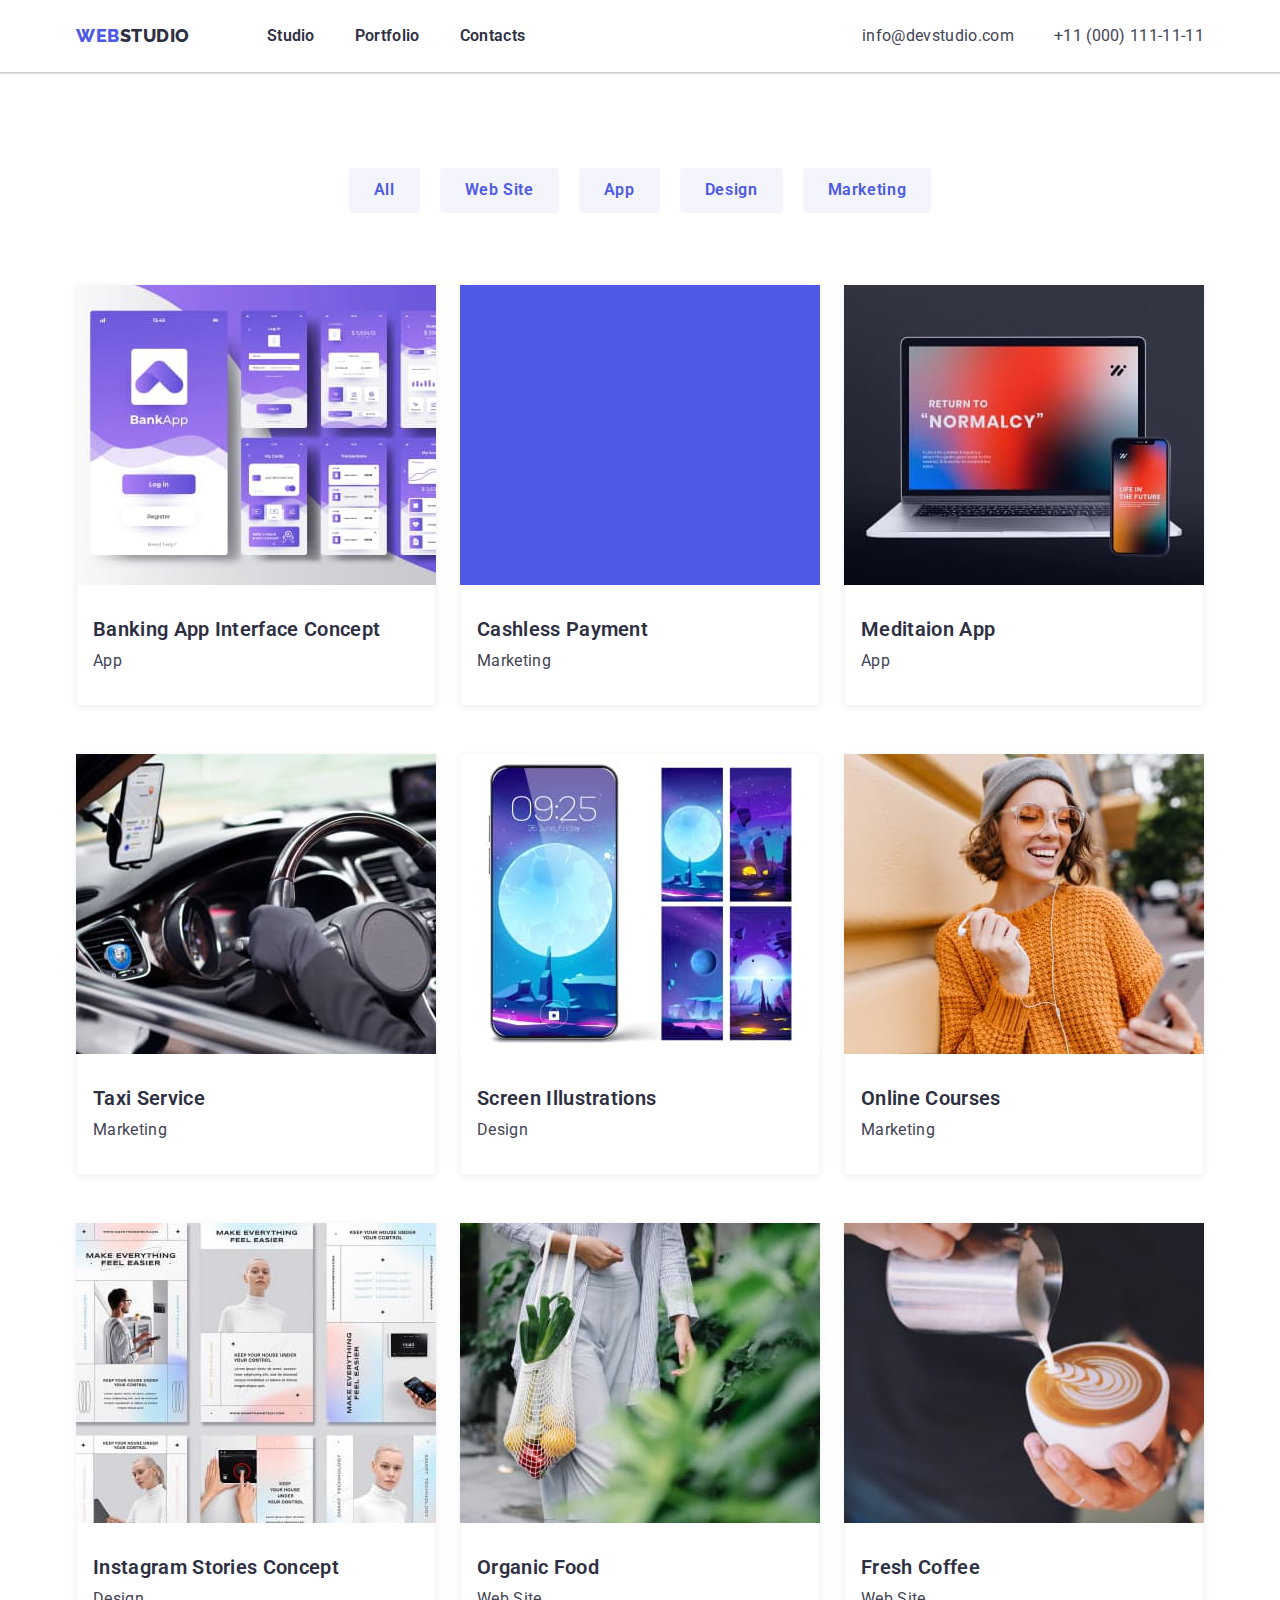
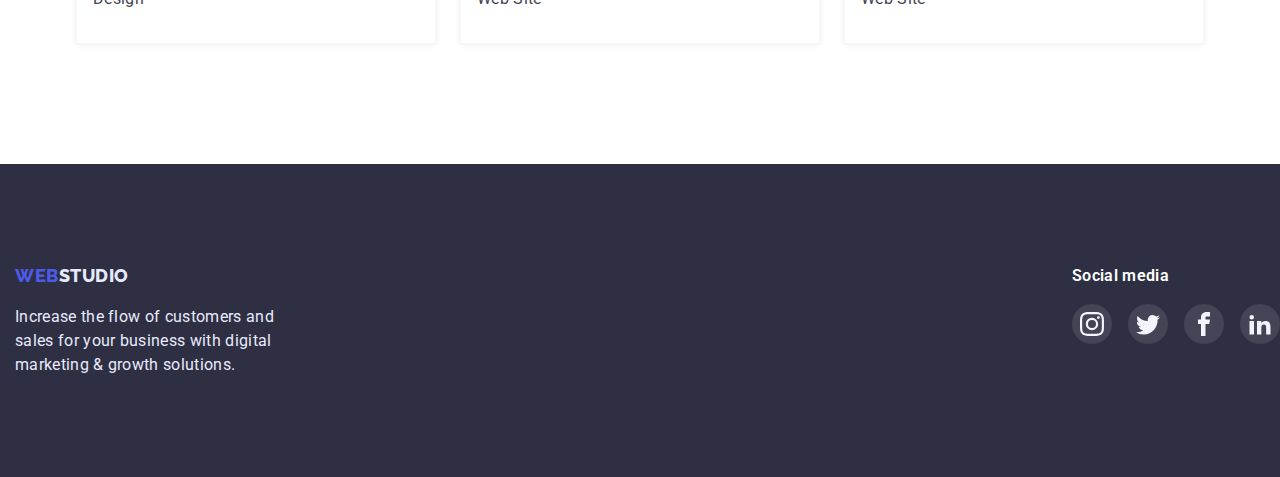
==== portfolio.html @ a2d9bd19 "First problem" ====
<!DOCTYPE html>
<html lang="en">
<head>
  <meta charset="UTF-8">
  <meta http-equiv="X-UA-Compatible" content="IE=edge">
  <meta name="viewport" content="width=device-width, initial-scale=1.0">
  <title>Portfolio </title>
  <link rel="preconnect" href="https://fonts.googleapis.com">
  <link rel="preconnect" href="https://fonts.gstatic.com" crossorigin>
  <link href="https://fonts.googleapis.com/css2?family=Raleway:wght@700&family=Roboto:wght@400;500;700;900&display=swap" 
  rel="stylesheet">
  <link rel="stylesheet" href="./css/styles.css">
</head>
<body class="body">

  <!--Шапка-->
  <header class="shadow">
    <div class="container nav">
   
    <a href="./" class="link logotype log-up"
      ><span class="first-word">WEB</span>STUDIO</a>
      <nav class="link-hover-second">
     <ul class="list menu-link ">
        <li class="item"><a href="./index.html" class="link link-hover ">Studio</a></li>
        <li class="item"><a href="./portfolio.html" class="link link-hover">Portfolio</a></li>
        <li class="item"><a href="" class="link link-hover">Contacts</a></li>
     </ul>
   </nav>
     <ul class="list link-contacts">
        <li><a href="info@devstudio.com" class="link contact-hover">info@devstudio.com</a></li>
        <li><a href="+11(000)111-11-11" class="link contact-hover">+11 (000) 111-11-11</a>
     </ul>
    </div>
  </header>
    <!--Hero-->
<main>
  <section class="colection section filter-main">
    <div class="container">
    <ul class="list filter"> 
      <li class="filter-item"><button type="button" class="button second-button button-after">All</button></li>
      <li class="filter-item"><button type="button" class="button second-button button-after">Web Site</button></li>
      <li class="filter-item"><button type="button" class="button second-button button-after">App</button></li>
      <li class="filter-item"><button type="button" class="button second-button button-after">Design</button></li>
      <li class="filter-item"><button type="button" class="button second-button button-after">Marketing</button></li>
    </ul>

    <ul class="list ours-works">
      <li class="item-works">
        <a href="" class="link"><img src="./images/banking.jpg" alt="Banking" width="360" height="300"></a>
        <div class="example-work">
        <h3 class="adition-portfolio">Banking App Interface Concept</h3>
        <p class="text">App</p>
      </div>
      </li>

      <li class="item-works">
        <a href="" class="link"><img src="./images/cashless.jpg" alt="Cashless" width="360" height="300"></a>
        <div class="example-work">
        <h3 class="adition-portfolio">Cashless Payment</h3>
        <p class="text">Marketing</p>
      </div>
      </li>

      <li class="item-works">
        <a href="" class="link"><img src="./images/meditation.jpg" alt="Meditaion" width="360" height="300"></a>
        <div class="example-work">
        <h3 class="adition-portfolio">Meditaion App</h3>
        <p class="text">App</p>
      </div>
      </li>

      <li class="item-works">
        <a href="" class="link"><img src="./images/taxi.jpg" alt="Taxi" width="360" height="300"></a>
        <div class="example-work">
        <h3 class="adition-portfolio">Taxi Service</h3>
        <p class="text">Marketing</p>
      </div>
      </li>

      <li class="item-works">
        <a href="" class="link"><img src="./images/screen.jpg" alt="Screen" width="360" height="300"></a>
        <div class="example-work">
        <h3 class="adition-portfolio">Screen Illustrations</h3>
        <p class="text">Design</p>
      </div>
      </li>

      <li class="item-works">
        <a href="" class="link"><img src="./images/courses.jpg" alt="Courses" width="360" height="300"></a>
        <div class="example-work">
        <h3 class="adition-portfolio">Online Courses</h3>
        <p class="text">Marketing</p>
      </div>
      </li>

      <li class="item-works">
        <a href="" class="link"><img src="./images/instagram.jpg" alt="Instagram" width="360" height="300"></a>
        <div class="example-work">
        <h3 class="adition-portfolio">Instagram Stories Concept</h3>
        <p class="text">Design</p>
      </div>
      </li>

      <li class="item-works">
        <a href="" class="link"><img src="./images/organic.jpg" alt="Food" width="360" height="300"></a>
        <div class="example-work">
        <h3 class="adition-portfolio">Organic Food</h3>
        <p class="text">Web Site</p>
      </div>
      </li>

      <li class="item-works">
        <a href="" class="link"><img src="./images/coffee.jpg" alt="Coffee" width="360" height="300">
        <div class="example-work">
        </a>
        <h3 class="adition-portfolio">Fresh Coffee</h3>
        <p class="text">Web Site</p>
      </div>
      </li>
    </ul>
    </div>
  </section>


  
  
  <!--Footer-->
  <footer class="footer foot-data">
    <div class="container">
    <a href="./" class="link logotype log-down"
    ><span class="first-word">WEB</span>STUDIO</a>
    <p class="footer-text">
      Increase the flow of customers and sales for your business with digital marketing & growth solutions.
    </p>
  </div>
  
  
  
  <div class="social-media">
    <h4>Social media</h4>
    <ul class="list foot-list">
      <li class="footer-ico">
        <a href="">
          <svg width="24" height="24">
            <use href="./images/icons.svg#icon-instagram"></use>
          </svg>
        </a>
      </li>
      <li class="footer-ico">
        <a href="">
          <svg width="24" height="24">
            <use href="./images/icons.svg#icon-twitter"></use>
          </svg>
        </a>
      </li>
      <li class="footer-ico">
        <a href="">
          <svg width="24" height="24">
            <use href="./images/icons.svg#icon-facebook"></use>
          </svg>
        </a>
      </li>
      <li class="footer-ico">
        <a href="">
          <svg width="24" height="24">
            <use href="./images/icons.svg#icon-linkedin2"></use>
          </svg>
        </a>
      </li>
    </ul>
  </div>
  </footer>
</body>
</html>
---- css/styles.css ----
* {
  padding: 0;
  margin: 0;
  box-sizing: border-box;
}

*,
*::before,
*::after {
  box-sizing: border-box;
}

html {
  box-sizing: border-box;
}

:root {
  --color-title-background: #2e2f42;
  --color-text: #434455;
  --color-studio: #4d5ae5;
  --alternative-color: #f4f4fd;
  --bacground-color-text: #ffffff;
  --hover-color: #434455;
  --button-color: #E7E9FC;
  --color-footer: #e7e9fc;
  --social-active-color: #31d0aa;
}

.body {
  font-family: "Roboto", sans-serif;
  color:  var(--color-title-background);
  background-color: var(--bacground-color-text);
  font-weight: 400;
  line-height: 1.5;
  letter-spacing: 0.02em;
}

.main-tittle{
  vertical-align: inherit;
  font-size: 56px;
  line-height: 1.07;
  max-width: 496px;
}

.main-text{
font-weight: 600;
font-size: 56px;
line-height: 1.07;
/* or 107% */

text-align: center;
letter-spacing: 0.02em;

color: var(--bacground-color-text);
}

.button {
  font-family: inherit;
  cursor: pointer;
}

.button {
  font-size: 16px;
  font-weight: 600;
  align-items: center;
  text-align: center;
  letter-spacing: 0.04em;
  color: var(--color-studio);
  background-color: var(--button-color);
  border: 0;
  cursor: pointer;
  border-radius: 4px;
}

.main-button {
  font-family: 'Roboto';
 font-style: normal;
  font-weight: 600;
  font-size: 16px;
  line-height: 1.18;
  align-items: center;
  letter-spacing: 0.04em;
  color: var(--bacground-color-text);
  background-color: var(--color-studio);
  border: 0;
  cursor: pointer;
  border-radius: 4px;
}

.main-button:active {
  background-color: #404bbf;
}


.button-portfolio{
  cursor: pointer;
}

.hero {
  color: var(--bacground-color-text);
  background-color: var(--color-title-background);
  text-align: center;
}

.menu-link  {
  color: var(--color-title-background);
  font-weight: 600;
}


.rubric {
font-weight: 600;
font-size: 36px;
line-height: 2.50;
/* identical to box height, or 111% */

text-align: center;
letter-spacing: 0.02em;
text-transform: capitalize;

color: var(--color-title-background);
}

.our-team {
  background-color: var(--alternative-color);
}

.our-list {
  text-align: center;
}

.list {
  list-style: none;
  list-style-type: none;
}

.link {
  text-decoration: none;
}

.link:hover,
.link:focus{
  color: var(--hover-color);
}


.link-hover { 
font-family: 'Roboto';
font-style: normal;
font-weight: 600;
font-size: 16px;
line-height: 1.50;
/* identical to box height, or 150% */

letter-spacing: 0.02em;

/* NAVY BLUE */

color: var(--color-title-background);
 }

 .contact-hover {
  /* Body */
font-family: 'Roboto';
font-style: normal;
font-weight: 400;
font-size: 16px;
line-height: 1.50;
/* identical to box height, or 150% */

letter-spacing: 0.02em;

/* SLATE */

color: var(--color-text);
 }

 .contact-hover:hover,
 .contact-hover:focus{
  color: var(--color-studio);
 }

.logotype {
  color: var(--color-title-background);
  font-family: "Raleway", sans-serif;
  font-size: 18px;
  font-weight: 800;
  line-height: 1.33;
  letter-spacing: 0.03em;
}

.first-word {
  color: var(--color-studio);
}

.adition-portfolio {
  text-align: left;
  font-weight: 600;
  font-size: 20px;
  line-height: 1.2;
}

.log-down {
  color: var(--bacground-color-text);
  font-family: "Raleway", sans-serif;
  font-size: 18px;
  font-weight: 800;
  line-height: 1.33;
  letter-spacing: 0.03em;
}

.footer{
  background-color: var(--color-title-background);
  color: var(--color-footer);
}

.caption {
  font-weight: 600;
  font-size: 20px;
  line-height: 1.2;
  color: var(--color-title-background);
}

.text{
  color: var(--color-text);
}

.adition-portfolio {
  color: var(--color-title-background);
  text-align: left;
  font-weight: 600;
  font-size: 20px;
  line-height: 1.2;
}

.text-ind{
font-weight: 600;
font-size: 20px;
line-height: 1.50;
/* identical to box height, or 120% */

letter-spacing: 0.02em;

/* NAVY BLUE */

color: var(--color-title-background);

}

.text-paar{
font-weight: 400;
font-size: 16px;
line-height: 1.50;
/* or 150% */

letter-spacing: 0.02em;

/* SLATE */

color: var(--color-text);
margin-bottom: 12px;
}
.nav {
  display: flex;
  height: 72px;
  align-items: center;
  margin-left: auto;
  margin-right: auto;
}
.nav {
  margin-left: 77px;
}
.container {
  width: 1158px;
  padding-left: 15px;
  padding-right: 15px;
  margin-left: auto;
  margin-right: auto;
}
.logotype {
  text-decoration: none;
  color: var(--color-title-background);
  font-family: "Raleway", sans-serif;
  font-size: 18px;
  font-weight: 0;
  line-height: 1.33;
  letter-spacing: 0.03em;
}
.first-word {
  color: var(--color-studio);
}
.list {
  margin-left: 74;
  padding: 0;
  margin: 0;
  list-style-type: none;
}
.menu-link {
  display: flex;
}

.menu-link li:not(:last-child) {
  margin-right: 40px;
}

.menu-link a {
  
  display: block;
  padding-top: 24px;
  padding-bottom: 24px;

  color: var(--color-title-background);
  font-weight: 600;
}
.link {
  text-decoration: none;
  color: inherit;
}
.link-hover:hover,
.link-hover:focus {
  color: var(--hover-color);
}

.link:active {
  color: var(--color-studio);
}

.link-contacts {
  display: flex;
  margin-left: auto;
}

.link-contacts a {
  padding-top: 24px;
  padding-bottom: 24px;
}

.link-contacts li + li {
  margin-left: 40px;
}

.link-contacts a {
  color: var(--color-text);
}
.contact-hover:hover {
  color: var(--color-studio);
}

.footer {
  padding-top: 100px;
 padding-bottom: 100px;
  background-color: var(--color-title-background);
  color: #e7e9fc;
}

.footer-data {
  margin-left: 156px;
}

.footer-text {
  margin: 0;
  margin-left: 0;
  margin-top: 16px;
  width: 264px;
}








.section {
  display: flex;
  justify-content: center;
  align-items: center;
  flex-direction: column;
}
.hero {
  color: var(--bacground-color-text);
  margin: 0 auto;
  max-width: 1600px;
  background-color: var(--color-title-background);
  background-image: linear-gradient(to right, #2e2f42b3, #2e2f42b3),
    url(../images/people-office.jpg);
  background-size: cover;
  background-repeat: no-repeat;
  text-align: center;
  padding-top: 192px;
  padding-bottom: 192px;
}

.main-title {
  font-size: 56px;
  line-height: 1.07;
  max-width: 492px;
  margin-left: auto;
  margin-right: auto;
  margin-bottom: 48px;
}

.main-button {
  font-weight: 600;
  font-size: 16px;
  line-height: 1.18;
  align-items: center;
  letter-spacing: 0.04em;
  color: var(--bacground-color-text);
  background-color: var(--color-studio);
  border: 0;
  cursor: pointer;
  padding: 16px 32px;
  border-radius: 4px;
  display: block;
  margin-top: 48px;
}

.main-button:active {
  background-color: #404bbf;
}

.button {
  padding: 12px 24px;
  border-radius: 4px;
  color: var(--alternative-color);
  background-color: var(--iris);
  border: 1px solid transparent;
  cursor: pointer;
  font-family: inherit;
  font-weight: 600;
  font-size: 16px;
  line-height: 1.18;
  letter-spacing: 0.04em;
  
}

.button:hover,
.button:focus {
  color: var(--alternative-color);
  background-color: var(--color-studio);
  box-shadow: 0px 2px 1px rgb(46 47 66 / 8%), 0px 1px 1px rgb(46 47 66 / 16%), 0px 1px 6px rgb(46 47 66 / 8%);
}

.button-after {
  background-color: var(--alternative-color);
}

.adition-portfolio {
  margin-bottom: 8px;
}


.first-section{
  padding-top: 120px;
  padding-bottom: 120px;
  
}

.first-section ul {
  display: flex;
}

.first-section ul li {
  width: 264px;
  margin-bottom: 0;
  
}

.first-section ul li h3 {
  margin-top: 0;
}

.first-section ul {
  justify-content: space-between;
}

.p-first {
  margin-top: 8px;
  margin-bottom: 0;
}

.main-list:not(:last-child) {
  margin-right: 24px;
}

.doing {
  padding-top: 0;
  padding-bottom: 120px;
}

.list-doing {
  display: flex;
  justify-content: space-between;
}

.doing-title {
  margin-bottom: 72px;
}

.list-doing > li:not(:last-child) {
  margin-right: 24px;
}

.our-team {
  background-color: var(--alternative-color);
  padding: 120px 0;
}

.caption {
  margin-bottom: 8px;
}


.our-team ul {
  display: flex;
  justify-content: space-between;
  margin-left: auto;
  margin-right: auto;
}


.our-team-item {
  padding-bottom: 32px;
  background-color: var(--bacground-color-text);
  box-shadow: 0px 1px 6px rgba(46, 47, 66, 0.08), 0px 1px 1px rgba(46, 47, 66, 0.16), 0px 2px 1px rgba(46, 47, 66, 0.08);
}

.rubric {
  margin-bottom: 72px;
}

.person-info {
  margin-top: 32px;
}
.header {
  border-bottom: 0.5px solid #f4f4fd;
  
}
.link-hover-second {
  margin-left: 77px;
}

.second-button {
  color: var(--color-studio);
}

.colection {
  padding-top: 96px;
}

.filter-main {
    padding-bottom: 120px;
}

.filter {
  display: flex;
  justify-content: center;
  margin-bottom: 72px;
}

.filter-item {
  margin-right: 20px;
}

.filter-item:last-child {
  margin-right: 0;
}

.filter > li {
  min-width: 48px;
}

.ours-works {
  display: flex;
  flex-wrap: wrap;
  justify-content: space-between;
}

 .example-work:hover,
 .example-work:active {
  box-shadow: 0px 1px 6px rgba(46, 47, 66, 0.08);
}

.ours-works > li {
  margin-bottom: 48px;
  box-shadow: 0px 1px 6px rgba(46, 47, 66, 0.08);
}

.example-work {
  padding-left: 16px;
  padding-top: 32px;
  padding-bottom: 32px;
  border-left: 0.5px solid #f4f4fd;
  border-bottom: 0.5px solid #f4f4fd;
  border-right: 0.5px solid #f4f4fd;
}

.item-works:nth-last-child(-n + 3) {
  margin-bottom: 0;
}

.item-works:not(:nth-child(3n+3)) {
  margin-right: 24px;
}


.item-works > a > img {
  display: block;
}

img {
  display: block;
  width: 100%;
  height: auto;
}

.header-shadow {
  box-shadow: 0px 2px 1px rgba(46, 47, 66, 0.08), 0px 1px 1px rgba(46, 47, 66, 0.16), 0px 1px 6px rgba(46, 47, 66, 0.08);
}

.shadow {
  box-shadow: 0px 2px 1px rgba(46, 47, 66, 0.08), 0px 1px 1px rgba(46, 47, 66, 0.16), 0px 1px 6px rgba(46, 47, 66, 0.08);
}

.social-media {
  margin-left: 120px
}

.social-media a {
  height: 100%;
  width: 100%;
  display: flex;
  justify-content: center;
  align-items: center;
  fill: var(--alternative-color);
}

.footer-ico {
  background-color: var(--hover-color);
  border-radius: 50%;
  height: 24px;
  width: 24px;
}
.footer-ico:not(:last-child) {
  margin-right: 16px;
}

.footer-ico:hover,
.footer-ico:active {
  background-color: var(--social-active-color);
}

.foot-list{
  display: flex;
  color:var(--alternative-color)
}

.foot-list > li {
  width: 40px;
  height: 40px;
}

.foot-data{
  display: flex;
}

.foot-data h4 {
  margin: 0;
  margin-bottom: 16px;

  font-family: "Roboto";
  font-style: normal;
  font-weight: 600;
  line-height: 1.5;
  letter-spacing: 0.02em;
  color: #ffffff;
}

.person-list {
  display: flex;
  padding-left: 16px;
  padding-right: 16px;
  gap: 24px;
}

.person-list > li {
  width: 40px;
  height: 40px;
  background-color: var(--color-studio);
  border-radius: 50%;
}

.person-list > li:not(:last-child) {
  margin-right: 24px;
}


.person-ico {
  height: 100%;
  width: 100%;
  display: flex;
  justify-content: center;
  align-items: center;
}

.person-ico > li {
  fill: var(--alternative-color);
}


.icon {
  display: inline-flex;
  height: 40px;
  width: 40px;
  padding: 0;
  border: none;
  
  color: var(--alternative-color);
  border-radius: 50%;
  fill: var(--alternative-color);
  justify-content: center;
  align-items: center;
}

.customers {
  padding-top: 120px;
  padding-bottom: 120px;
}

.up-footer-tittle {
  margin-bottom: 72px;
}


.up-footer-tittle {
  font-family: 'Roboto';
font-style: normal;
font-weight: 700;
font-size: 36px;
line-height: 42px;
text-align: center;
letter-spacing: 0.03em;

/* NAVY BLUE */

color: #2E2F42;
}



.list-costumers {
  display: flex;
}

.custom {
  width: 168px;
  height: 88px;

  margin-right: 24px;
}

.custom:last-child {
  margin-right: 0;
}

.custom > a {
  border: 1px solid #8e8f99;
  border-radius: 4px;
  color: #8e8f99;
  width: 100%;
  height: 100%;
  display: flex;
  justify-content: center;
  align-items: center;
}

.custom > a:hover,
.custom > a:focus {
  border-color: var(--color-studio);
}

.custom a:hover,
.custom a:focus {
  color: var(--color-studio);
}

.customer-svg {
  fill: currentColor;
}

.customer-svg:focus,
.customer-svg:hover {
  fill: var(--color-studio);
}

.ico {
  width: 64px;
  height: 64px;
}

.ico-a {
  display: flex;

  height: 100%;
  width: 100%;
  align-items: center;
  justify-content: center;

  border-radius: 50%;
}

.ico-hero {
  display: flex;
  justify-content: center;
  align-items: center;
  width: 264px;
  height: 112px;
  border-radius: 4px;
  background-color: #f4f4fd;
}
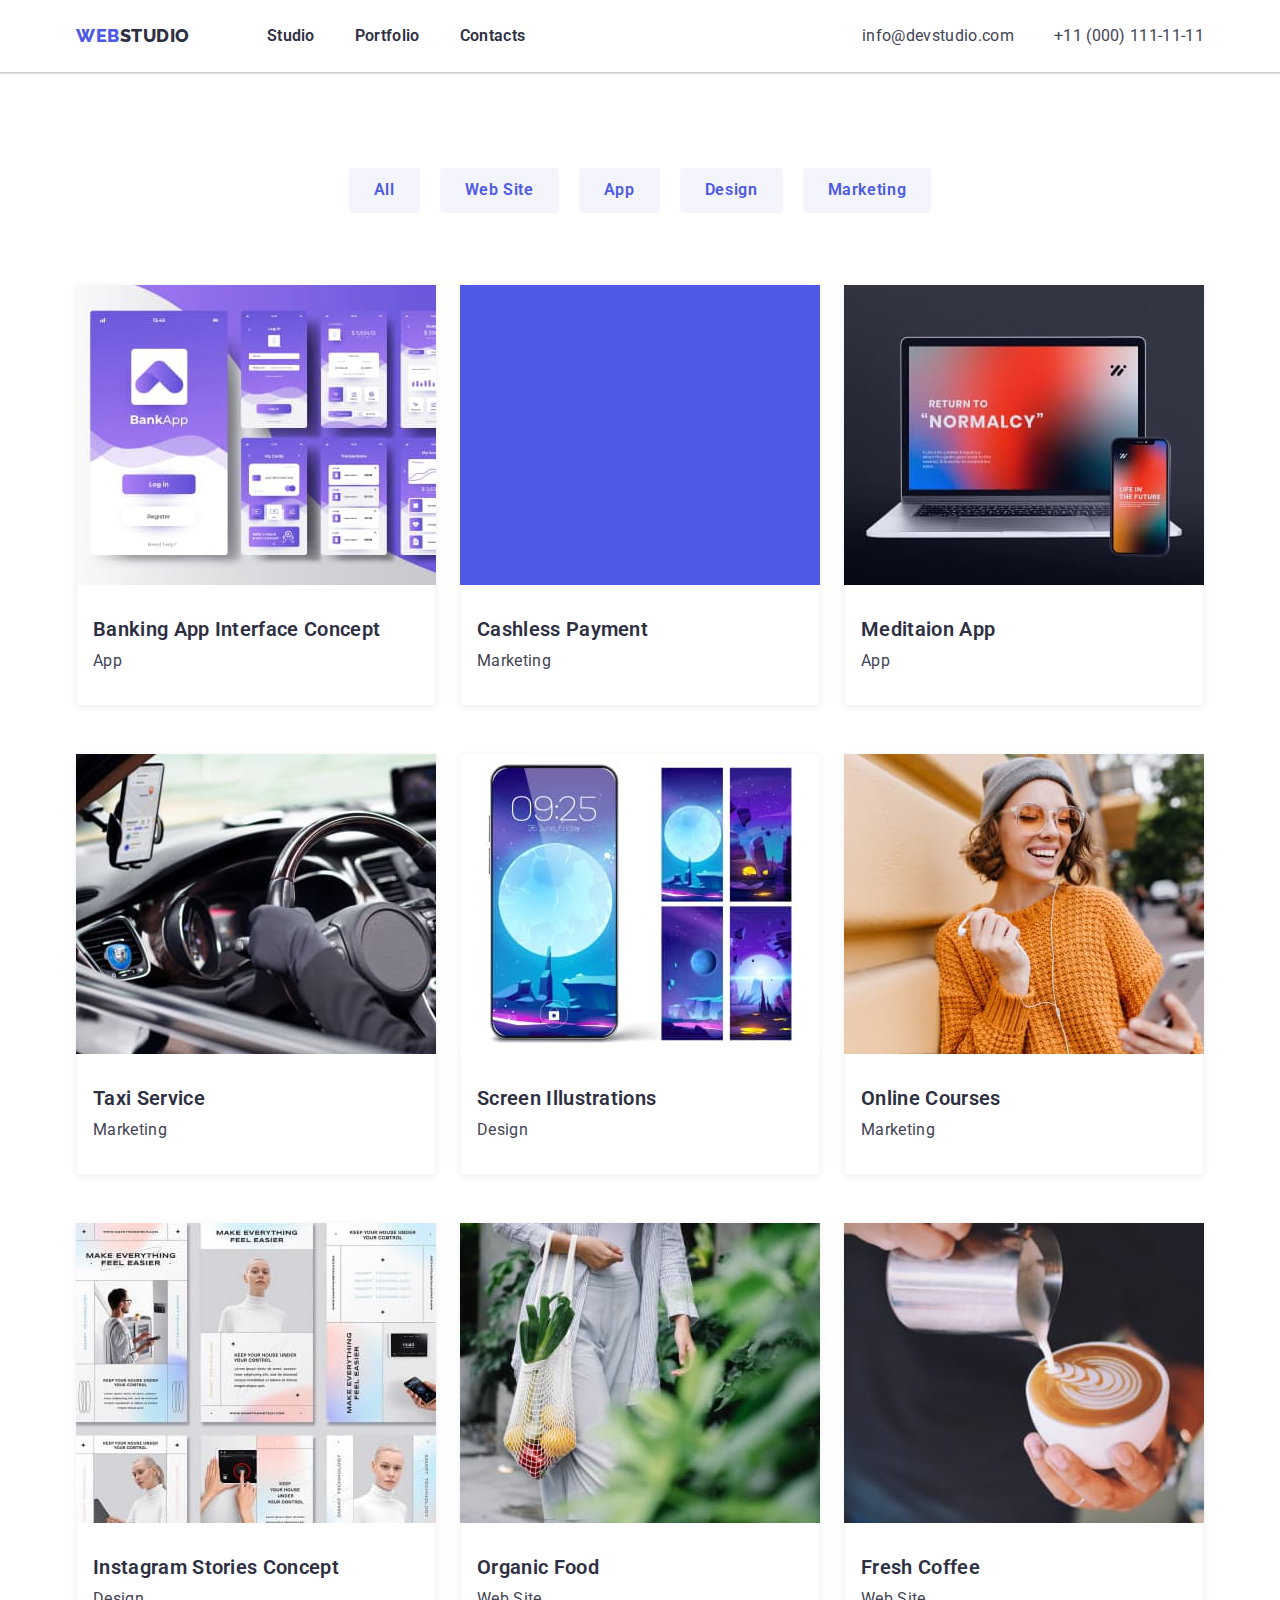
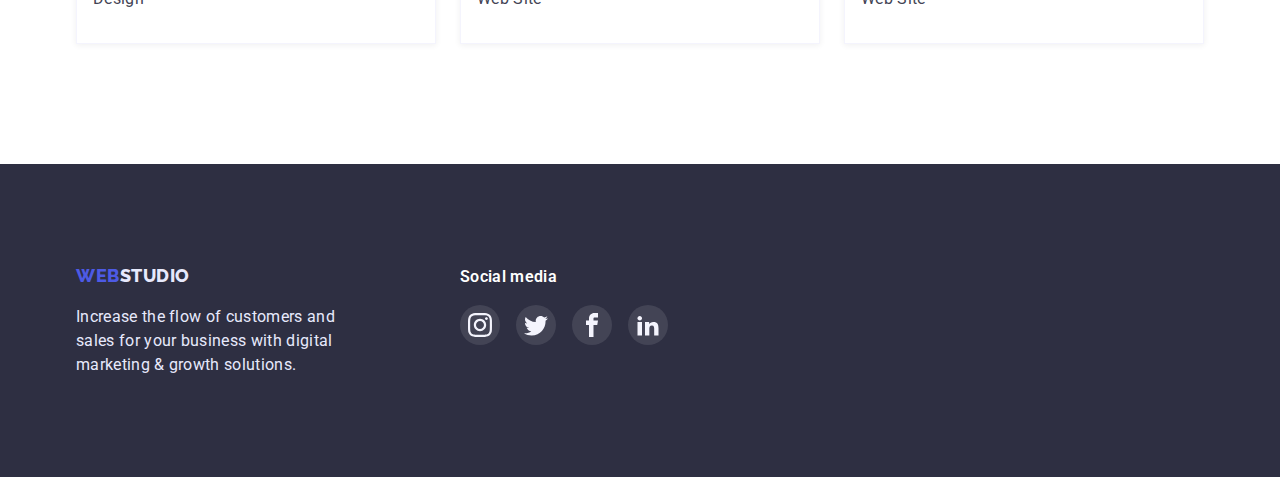
==== commit a4a249bc: "second commit" ====
--- a/portfolio.html
+++ b/portfolio.html
@@ -46,76 +46,84 @@
 
     <ul class="list ours-works">
       <li class="item-works">
-        <a href="" class="link"><img src="./images/banking.jpg" alt="Banking" width="360" height="300"></a>
+        <a href="" class="link link-port"><img src="./images/banking.jpg" alt="Banking" width="360" height="300">
         <div class="example-work">
         <h3 class="adition-portfolio">Banking App Interface Concept</h3>
         <p class="text">App</p>
       </div>
+      </a>
       </li>
 
       <li class="item-works">
-        <a href="" class="link"><img src="./images/cashless.jpg" alt="Cashless" width="360" height="300"></a>
+        <a href="" class="link link-port"><img src="./images/cashless.jpg" alt="Cashless" width="360" height="300">
         <div class="example-work">
         <h3 class="adition-portfolio">Cashless Payment</h3>
         <p class="text">Marketing</p>
       </div>
+    </a>
       </li>
 
       <li class="item-works">
-        <a href="" class="link"><img src="./images/meditation.jpg" alt="Meditaion" width="360" height="300"></a>
+        <a href="" class="link link-port"><img src="./images/meditation.jpg" alt="Meditaion" width="360" height="300">
         <div class="example-work">
         <h3 class="adition-portfolio">Meditaion App</h3>
         <p class="text">App</p>
       </div>
+    </a>
       </li>
 
       <li class="item-works">
-        <a href="" class="link"><img src="./images/taxi.jpg" alt="Taxi" width="360" height="300"></a>
+        <a href="" class="link link-port"><img src="./images/taxi.jpg" alt="Taxi" width="360" height="300">
         <div class="example-work">
         <h3 class="adition-portfolio">Taxi Service</h3>
         <p class="text">Marketing</p>
       </div>
+    </a>
       </li>
 
       <li class="item-works">
-        <a href="" class="link"><img src="./images/screen.jpg" alt="Screen" width="360" height="300"></a>
+        <a href="" class="link link-port"><img src="./images/screen.jpg" alt="Screen" width="360" height="300">
         <div class="example-work">
         <h3 class="adition-portfolio">Screen Illustrations</h3>
         <p class="text">Design</p>
       </div>
+    </a>
       </li>
 
       <li class="item-works">
-        <a href="" class="link"><img src="./images/courses.jpg" alt="Courses" width="360" height="300"></a>
+        <a href="" class="link link-port"><img src="./images/courses.jpg" alt="Courses" width="360" height="300">
         <div class="example-work">
         <h3 class="adition-portfolio">Online Courses</h3>
         <p class="text">Marketing</p>
       </div>
+    </a>
       </li>
 
       <li class="item-works">
-        <a href="" class="link"><img src="./images/instagram.jpg" alt="Instagram" width="360" height="300"></a>
+        <a href="" class="link link-port"><img src="./images/instagram.jpg" alt="Instagram" width="360" height="300">
         <div class="example-work">
         <h3 class="adition-portfolio">Instagram Stories Concept</h3>
         <p class="text">Design</p>
       </div>
+    </a>
       </li>
 
       <li class="item-works">
-        <a href="" class="link"><img src="./images/organic.jpg" alt="Food" width="360" height="300"></a>
+        <a href="" class="link link-port"><img src="./images/organic.jpg" alt="Food" width="360" height="300">
         <div class="example-work">
         <h3 class="adition-portfolio">Organic Food</h3>
         <p class="text">Web Site</p>
       </div>
+    </a>
       </li>
 
       <li class="item-works">
-        <a href="" class="link"><img src="./images/coffee.jpg" alt="Coffee" width="360" height="300">
+        <a href="" class="link link-port"><img src="./images/coffee.jpg" alt="Coffee" width="360" height="300">
         <div class="example-work">
-        </a>
         <h3 class="adition-portfolio">Fresh Coffee</h3>
         <p class="text">Web Site</p>
       </div>
+    </a>
       </li>
     </ul>
     </div>
@@ -125,17 +133,17 @@
   
   
   <!--Footer-->
+  <!--Footer-->
   <footer class="footer foot-data">
-    <div class="container">
+    <div class="container footer-container">
+      <div>
     <a href="./" class="link logotype log-down"
     ><span class="first-word">WEB</span>STUDIO</a>
     <p class="footer-text">
       Increase the flow of customers and sales for your business with digital marketing & growth solutions.
     </p>
   </div>
-  
-  
-  
+
   <div class="social-media">
     <h4>Social media</h4>
     <ul class="list foot-list">
@@ -169,6 +177,7 @@
       </li>
     </ul>
   </div>
+  </div>
   </footer>
 </body>
 </html>--- a/css/styles.css
+++ b/css/styles.css
@@ -420,6 +420,14 @@
   background-color: #404bbf;
 }
 
+.main-button:hover,
+.main-button:focus {
+  color: var(--alternative-color);
+  background-color: var(--color-studio);
+box-shadow: 0px 4px 4px rgba(0, 0, 0, 0.15);
+border-radius: 4px;
+}
+
 .button {
   padding: 12px 24px;
   border-radius: 4px;
@@ -512,11 +520,13 @@
 }
 
 
-.our-team ul {
+.our-list  {
   display: flex;
   justify-content: space-between;
   margin-left: auto;
   margin-right: auto;
+  gap: 24px;
+  
 }
 
 
@@ -524,6 +534,7 @@
   padding-bottom: 32px;
   background-color: var(--bacground-color-text);
   box-shadow: 0px 1px 6px rgba(46, 47, 66, 0.08), 0px 1px 1px rgba(46, 47, 66, 0.16), 0px 2px 1px rgba(46, 47, 66, 0.08);
+  border-radius: 0px 0px 4px 4px;
 }
 
 .rubric {
@@ -577,10 +588,17 @@
   justify-content: space-between;
 }
 
- .example-work:hover,
- .example-work:active {
-  box-shadow: 0px 1px 6px rgba(46, 47, 66, 0.08);
-}
+
+
+.link-port:hover,
+.link-port:active {
+   box-shadow: 0px 1px 6px rgba(46, 47, 66, 0.08),
+   0px 1px 1px rgba(46, 47, 66, 0.16), 0px 2px 1px rgba(46, 47, 66, 0.08);
+}
+
+
+
+
 
 .ours-works > li {
   margin-bottom: 48px;
@@ -679,9 +697,10 @@
 
 .person-list {
   display: flex;
+  justify-content: center;
   padding-left: 16px;
   padding-right: 16px;
-  gap: 24px;
+  
 }
 
 .person-list > li {
@@ -794,6 +813,20 @@
   fill: var(--color-studio);
 }
 
+.href-customer > a {
+  color: rgb(142, 143, 153);
+  width: 100%;
+  height: 100%;
+  display: flex;
+  justify-content: center;
+  align-items: center;
+  border-width: 1px;
+  border-style: solid;
+  border-color: rgb(142, 143, 153);
+  border-image: initial;
+  border-radius: 4px;
+}
+
 .ico {
   width: 64px;
   height: 64px;
@@ -818,4 +851,9 @@
   height: 112px;
   border-radius: 4px;
   background-color: #f4f4fd;
+}
+
+.footer-container {
+display: flex;
+align-items: baseline;
 }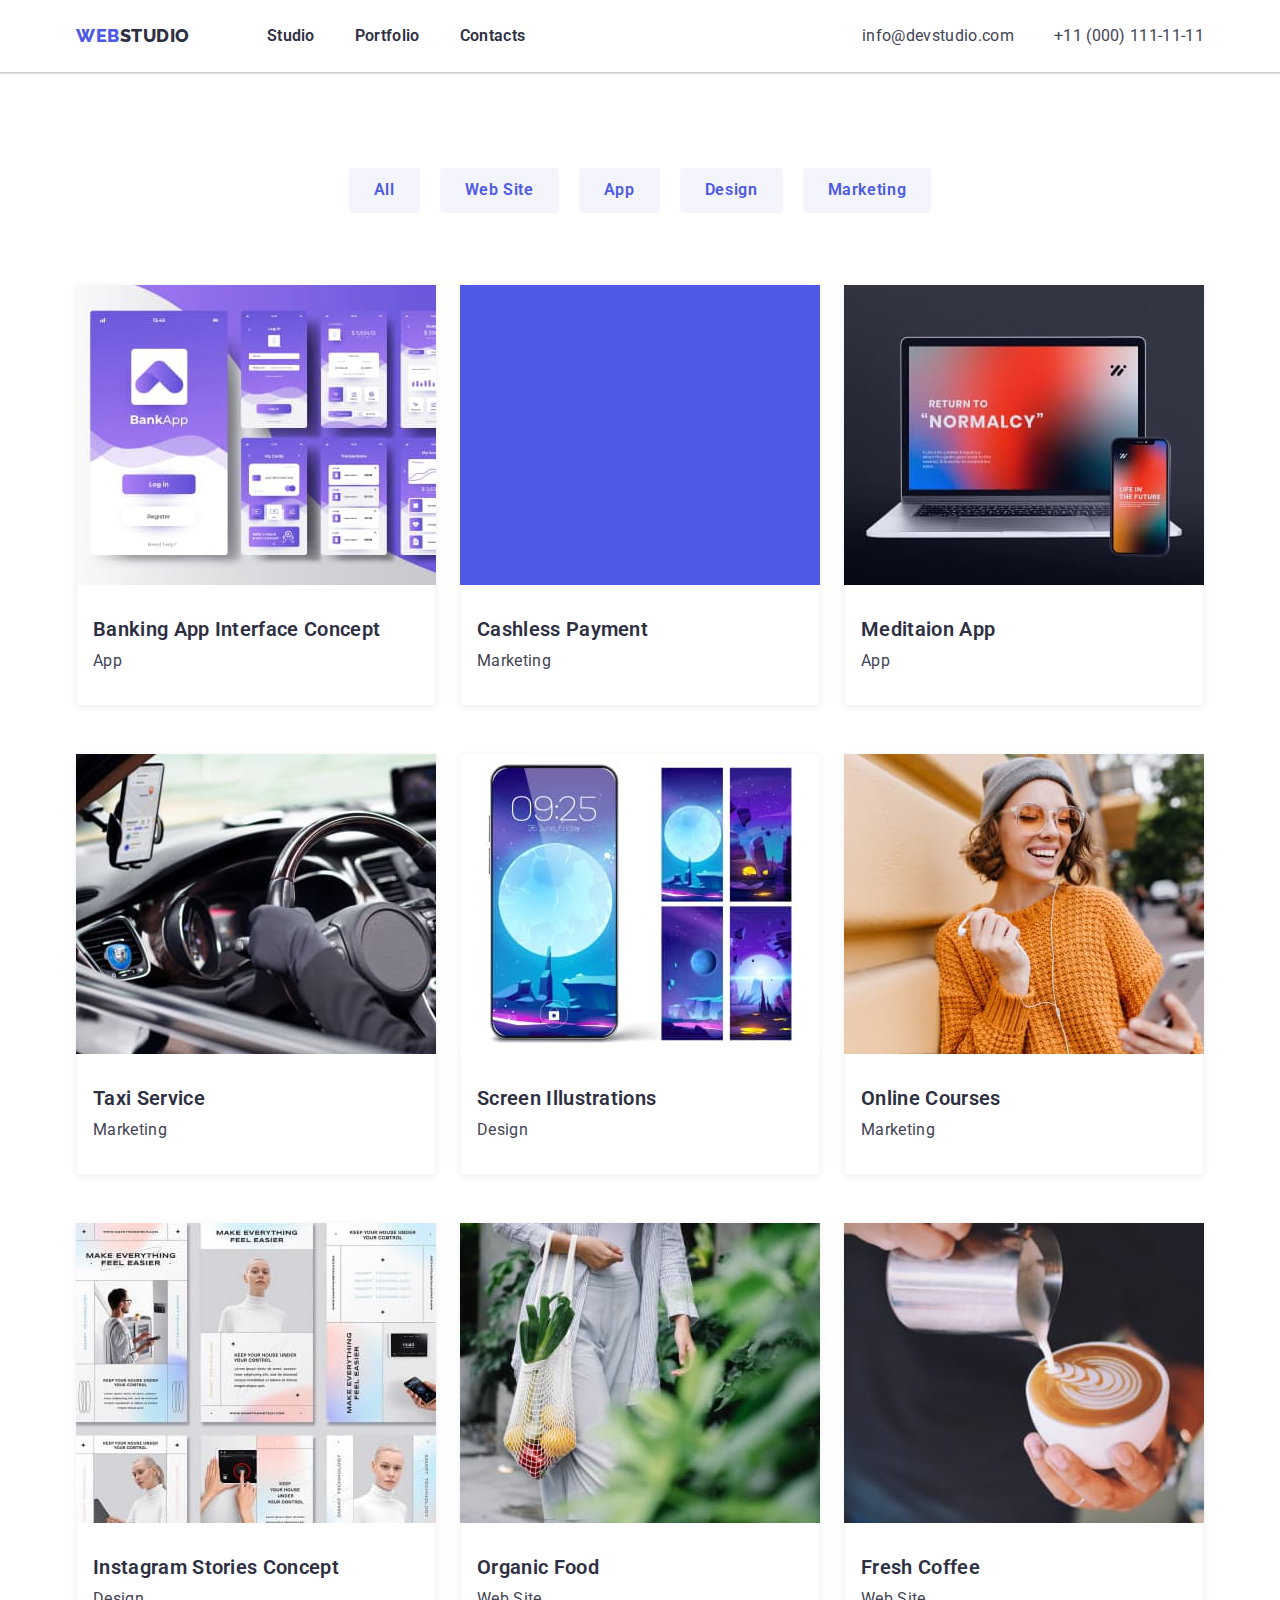
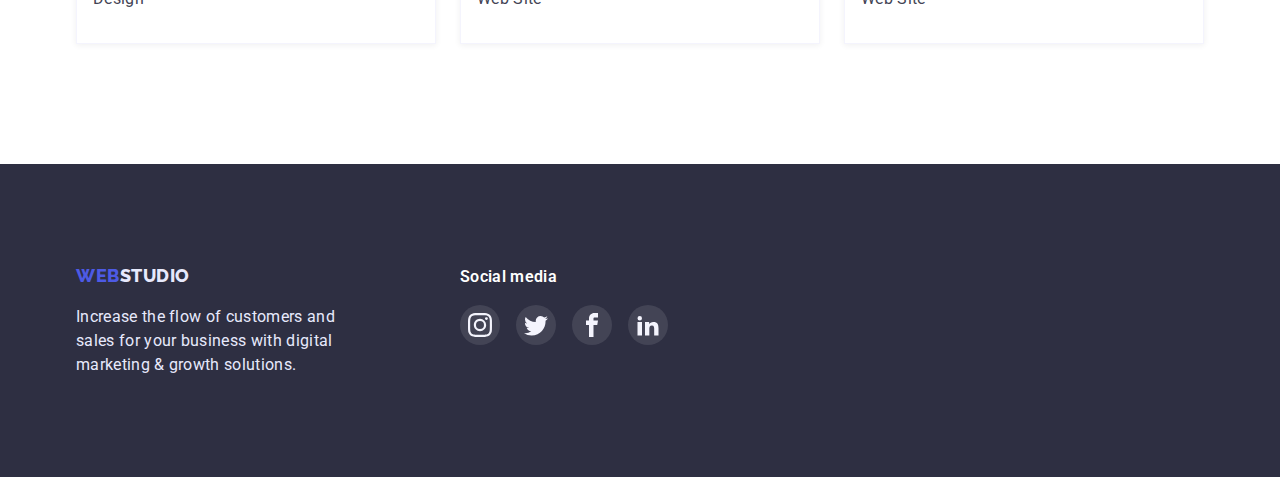
==== commit ae8c8741: "Last?" ====
--- a/portfolio.html
+++ b/portfolio.html
@@ -134,7 +134,7 @@
   
   <!--Footer-->
   <!--Footer-->
-  <footer class="footer foot-data">
+  <footerÖ class="footer foot-data">
     <div class="container footer-container">
       <div>
     <a href="./" class="link logotype log-down"
@@ -178,6 +178,6 @@
     </ul>
   </div>
   </div>
-  </footer>
+</footer>
 </body>
 </html>--- a/css/styles.css
+++ b/css/styles.css
@@ -698,9 +698,6 @@
 .person-list {
   display: flex;
   justify-content: center;
-  padding-left: 16px;
-  padding-right: 16px;
-  
 }
 
 .person-list > li {
@@ -772,60 +769,63 @@
   display: flex;
 }
 
-.custom {
+
+
+
+
+
+.list-costumers {
+  display: flex;
+  justify-content: center;
+}
+.list-costumers .custom+.custom {
+  margin-left: 24px;
+}
+
+.href-customer {
+  display: flex;
+  align-items: center;
+  justify-content: center;
   width: 168px;
   height: 88px;
-
-  margin-right: 24px;
-}
-
-.custom:last-child {
-  margin-right: 0;
-}
-
-.custom > a {
-  border: 1px solid #8e8f99;
+  border: 1px solid #8E8F99;
   border-radius: 4px;
-  color: #8e8f99;
-  width: 100%;
-  height: 100%;
-  display: flex;
-  justify-content: center;
-  align-items: center;
-}
-
-.custom > a:hover,
-.custom > a:focus {
-  border-color: var(--color-studio);
-}
-
-.custom a:hover,
-.custom a:focus {
+  color: #8E8F99;
+    
+}
+.customer-svg{
+  fill: currentColor;
+  
+}
+
+.href-customer:hover,
+.href-customer:focus {
   color: var(--color-studio);
-}
-
-.customer-svg {
-  fill: currentColor;
-}
-
-.customer-svg:focus,
-.customer-svg:hover {
-  fill: var(--color-studio);
-}
-
-.href-customer > a {
-  color: rgb(142, 143, 153);
-  width: 100%;
-  height: 100%;
-  display: flex;
-  justify-content: center;
-  align-items: center;
-  border-width: 1px;
-  border-style: solid;
-  border-color: rgb(142, 143, 153);
-  border-image: initial;
-  border-radius: 4px;
-}
+  border: 1px solid var(--color-studio);
+}
+
+
+
+
+.ours-works .item-works:hover {
+  
+  box-shadow: 0px 1px 6px rgba(46, 47, 66, 0.08),
+  0px 1px 1px rgba(46, 47, 66, 0.16),
+  0px 2px 1px rgba(46, 47, 66, 0.08);
+
+}
+
+
+
+
+
+
+
+
+
+
+
+
 
 .ico {
   width: 64px;
